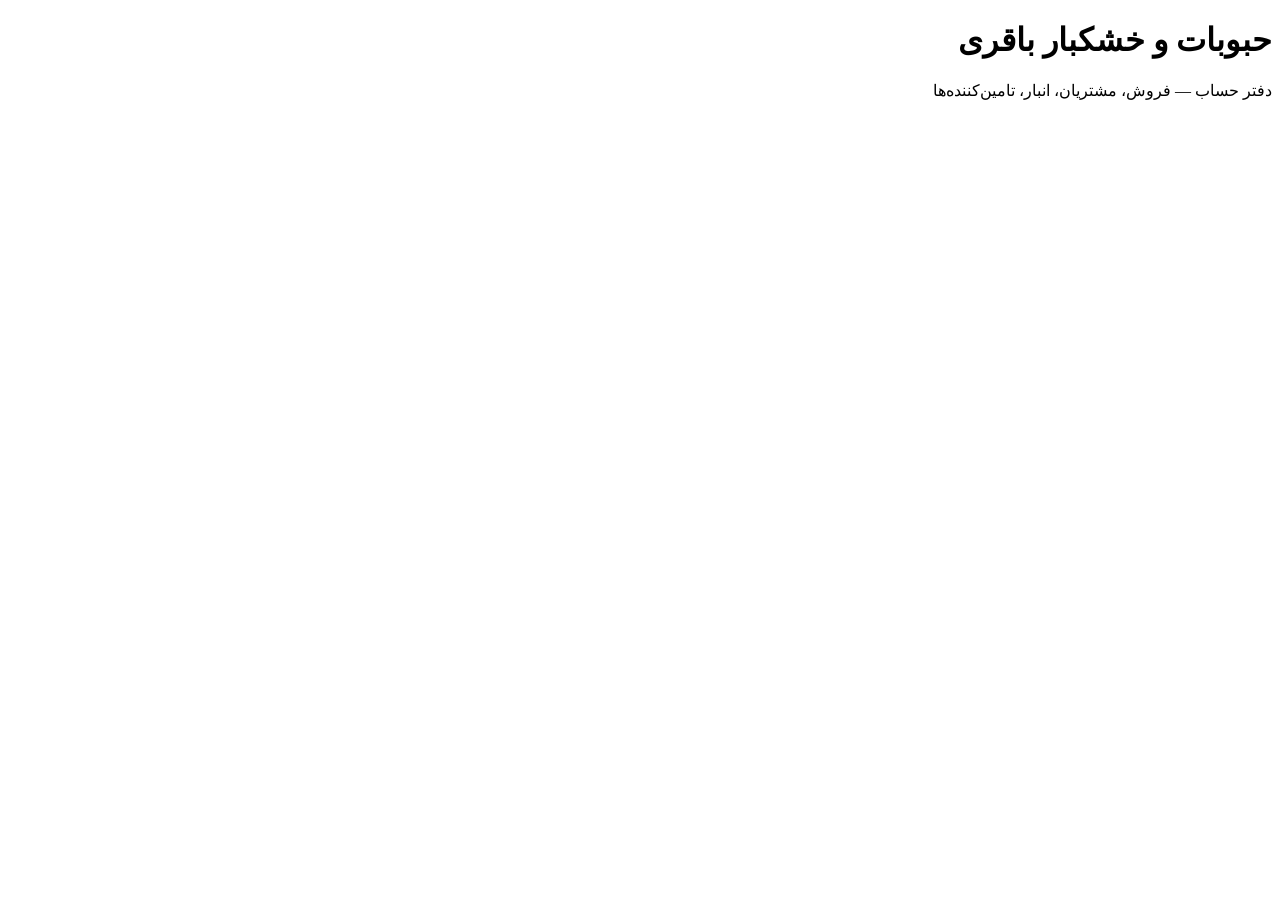
==== checks.html @ 558b92c6 "Add files via upload" ====
<!DOCTYPE html>
<html lang="fa" dir="rtl">
<head>
<meta charset="UTF-8">
<meta http-equiv="Cache-Control" content="no-cache, no-store, must-revalidate">
<meta http-equiv="Pragma" content="no-cache">
<meta http-equiv="Expires" content="0">
<meta name="viewport" content="width=device-width, initial-scale=1.0, maximum-scale=1.0">
<link rel="manifest" href="./manifest.json">
<meta name="apple-mobile-web-app-capable" content="yes">
<meta name="apple-mobile-web-app-status-bar-style" content="black-translucent">
<meta name="apple-mobile-web-app-title" content="باقری">
<link rel="apple-touch-icon" href="./icons/apple-touch-icon.png">
<title>چک‌ها — حبوبات و خشکبار باقری</title>
<script src="./vendor/xlsx.full.min.js"></script>
<script src="./vendor/html2canvas.min.js"></script>
<link rel="stylesheet" href="./css/app.css">
</head>
<body data-page="checks">
<header>
  <h1>حبوبات و خشکبار باقری</h1>
  <p>دفتر حساب — فروش، مشتریان، انبار، تامین‌کننده‌ها</p>
</header>
<nav id="nav"></nav>
<main id="main"></main>
<button class="fab" id="fab" style="display:none;">+</button>
<div id="modalRoot"></div>
<div class="toast" id="toast"></div>
<div id="printArea"></div>

<script src="./js/models.js"></script>
<script src="./js/ui.js"></script>
<script src="./js/db.js"></script>
<script src="./js/calc.js"></script>
<script src="./js/stock.js"></script>
<script src="./js/payments.js"></script>
<script src="./js/backup.js"></script>
<script src="./js/nav.js"></script>
<script src="./js/app.js"></script>
<script>
/* Phase 7 — checks list. Uses data.checks; register via openAddCheck; status toggle same as app.js customer detail. */

let chkQuery = '';
let chkFilter = 'all'; // all | pending | cleared | dueSoon
let chkSort = 'dueAsc'; // dueAsc | dueDesc | amountDesc | newest

function openCustomerDetail(cid){
  location.href = './customer.html?id=' + encodeURIComponent(cid);
}
function render(){ drawChecksPage(); }

function checkStatusLabel(ch){
  if(ch.status === 'cleared') return { label:'وصول‌شده', cls:'accent-olive', key:'cleared' };
  return { label:'در جریان', cls:'accent-amber', key:'pending' };
}

function isDueSoon(ch){
  if(ch.status === 'cleared') return false;
  try{
    const due = new Date(ch.dueDate);
    const diffDays = (due - new Date()) / 86400000;
    return diffDays <= 3;
  }catch(e){ return false; }
}

function openNewCheckPicker(){
  if(!data.customers.length){
    openSheet(`<h3>مشتری ندارید</h3><div class="empty">اول از بخش مشتریان، یک مشتری ثبت کنید.</div>
      <div class="btn-row"><a class="btn secondary" href="./customers.html">رفتن به مشتریان</a></div>`);
    return;
  }
  const opts = data.customers.slice().sort((a,b)=>(a.name||'').localeCompare(b.name||'','fa'))
    .map(c=>`<option value="${esc(c.id)}">${esc(c.name)}</option>`).join('');
  openSheet(`
    <h3>ثبت چک</h3>
    <div class="field"><label>مشتری</label><select id="chk-pick-customer">${opts}</select></div>
    <div class="btn-row"><button class="btn" id="chk-pick-go">ادامه</button></div>
  `);
  document.getElementById('chk-pick-go').onclick = ()=>{
    const cid = document.getElementById('chk-pick-customer').value;
    closeModal();
    openAddCheck(cid);
  };
}

function drawChecksPage(){
  const main = document.getElementById('main');
  if(!main) return;

  if(!document.getElementById('check-list')){
    const chip = (id, label) =>
      `<button type="button" class="chip ${chkFilter===id?'active':''}" data-cf="${id}">${label}</button>`;
    main.innerHTML = `
      <h2 class="section-title">چک‌ها</h2>
      <div class="field"><input id="check-search" placeholder="جستجوی مشتری، شماره چک، مبلغ..." value="${esc(chkQuery)}" autocomplete="off"></div>
      <div class="chip-row" id="check-chips">
        ${chip('all','همه')}
        ${chip('pending','در جریان')}
        ${chip('cleared','وصول‌شده')}
        ${chip('dueSoon','سررسید نزدیک')}
      </div>
      <div class="field">
        <label>مرتب‌سازی</label>
        <select id="check-sort">
          <option value="dueAsc" ${chkSort==='dueAsc'?'selected':''}>نزدیک‌ترین سررسید</option>
          <option value="dueDesc" ${chkSort==='dueDesc'?'selected':''}>دورترین سررسید</option>
          <option value="amountDesc" ${chkSort==='amountDesc'?'selected':''}>بیشترین مبلغ</option>
          <option value="newest" ${chkSort==='newest'?'selected':''}>جدیدترین ثبت</option>
        </select>
      </div>
      <div id="check-summary" class="cards" style="margin-bottom:12px;"></div>
      <div class="empty" style="padding:0 0 8px;text-align:right;font-size:.78rem;">برای تغییر وضعیت وصول، روی دکمه وضعیت هر چک بزنید (همان منطق فعلی برنامه).</div>
      <div id="check-list"></div>
    `;
    document.getElementById('check-search').addEventListener('input', e => {
      chkQuery = e.target.value;
      renderCheckListOnly();
    });
    document.querySelectorAll('#check-chips [data-cf]').forEach(btn => {
      btn.addEventListener('click', () => {
        chkFilter = btn.getAttribute('data-cf');
        document.querySelectorAll('#check-chips [data-cf]').forEach(b=>{
          b.classList.toggle('active', b.getAttribute('data-cf')===chkFilter);
        });
        renderCheckListOnly();
      });
    });
    document.getElementById('check-sort').addEventListener('change', e => {
      chkSort = e.target.value;
      renderCheckListOnly();
    });
    // event delegation for status toggle (survives list re-render)
    document.getElementById('check-list').addEventListener('click', async (e) => {
      const btn = e.target.closest('[data-toggle-check]');
      if(!btn) return;
      e.preventDefault();
      e.stopPropagation();
      const id = btn.getAttribute('data-toggle-check');
      const chk = data.checks.find(x => x.id === id);
      if(!chk) return;
      chk.status = chk.status === 'cleared' ? 'pending' : 'cleared';
      await saveData();
      showToast(chk.status === 'cleared' ? 'چک وصول شد' : 'چک به حالت در جریان برگشت');
      renderCheckListOnly();
    });
  }
  renderCheckListOnly();
}

function renderCheckListOnly(){
  const listEl = document.getElementById('check-list');
  const sumEl = document.getElementById('check-summary');
  if(!listEl || !sumEl) return;

  let rows = (data.checks || []).slice().map(ch => {
    const cust = data.customers.find(c => c.id === ch.customerId);
    const inv = ch.invoiceId ? data.invoices.find(i => i.id === ch.invoiceId) : null;
    const st = checkStatusLabel(ch);
    return {
      ch, cust, inv, st,
      dueSoon: isDueSoon(ch),
      partyName: cust ? cust.name : '—',
    };
  });

  const q = (chkQuery||'').trim().toLowerCase();
  if(q){
    rows = rows.filter(r =>
      (r.partyName||'').toLowerCase().includes(q) ||
      String(r.ch.checkNumber||'').toLowerCase().includes(q) ||
      String(r.ch.amount||'').includes(q) ||
      String(r.inv && r.inv.number || '').includes(q)
    );
  }

  if(chkFilter === 'pending') rows = rows.filter(r => r.st.key === 'pending');
  else if(chkFilter === 'cleared') rows = rows.filter(r => r.st.key === 'cleared');
  else if(chkFilter === 'dueSoon') rows = rows.filter(r => r.dueSoon);

  if(chkSort === 'dueDesc') rows.sort((a,b)=> (b.ch.dueDate||'').localeCompare(a.ch.dueDate||''));
  else if(chkSort === 'amountDesc') rows.sort((a,b)=> (b.ch.amount||0)-(a.ch.amount||0));
  else if(chkSort === 'newest') rows.sort((a,b)=> String(b.ch.id).localeCompare(String(a.ch.id)));
  else rows.sort((a,b)=> (a.ch.dueDate||'').localeCompare(b.ch.dueDate||''));

  const totalAll = rows.reduce((s,r)=>s+(r.ch.amount||0),0);
  const pendingSum = rows.filter(r=>r.st.key==='pending').reduce((s,r)=>s+(r.ch.amount||0),0);
  sumEl.innerHTML = `
    <div class="card"><div class="label">تعداد (فیلتر)</div><div class="value">${rows.length}</div></div>
    <div class="card"><div class="label">جمع مبالغ</div><div class="value">${toman(totalAll)} ت</div></div>
    <div class="card wide"><div class="label">جمع در جریان (در فیلتر فعلی)</div><div class="value accent-amber">${toman(pendingSum)} ت</div></div>
  `;

  if(!rows.length){
    listEl.innerHTML = `<div class="empty">${(data.checks||[]).length?'موردی پیدا نشد':'هنوز چکی ثبت نشده. با + ثبت کنید.'}</div>`;
    return;
  }

  listEl.innerHTML = rows.map(r => {
    const ch = r.ch;
    const partyHref = `./customer.html?id=${encodeURIComponent(ch.customerId)}`;
    const invLink = ch.invoiceId
      ? ` <a href="./invoice.html?id=${encodeURIComponent(ch.invoiceId)}" style="color:var(--olive-dark);">فاکتور #${esc(String(r.inv?r.inv.number:'—'))}</a>`
      : '';
    const dueCls = r.dueSoon ? 'accent-rust' : '';
    return `<div class="ledger-row" style="cursor:default;align-items:flex-start;">
      <span class="name" style="flex:1;min-width:0;">
        <a href="${partyHref}" style="text-decoration:none;color:inherit;font-weight:700;">${esc(r.partyName)}</a>
        <span class="sub">${ch.checkNumber ? 'شماره: '+esc(ch.checkNumber)+' — ' : ''}سررسید: <span class="${dueCls}">${faDate(ch.dueDate)}</span>${invLink}</span>
        ${r.dueSoon && r.st.key==='pending' ? '<span class="sub accent-rust">سررسید نزدیک (۳ روز)</span>' : ''}
      </span>
      <span class="filler"></span>
      <span class="amount" style="text-align:left;">
        ${toman(ch.amount)} ت
        <span class="sub" style="display:block;margin-top:4px;">
          <button type="button" class="btn small secondary" data-toggle-check="${esc(ch.id)}" style="padding:4px 8px;font-size:.7rem;">${r.st.label}</button>
        </span>
      </span>
    </div>`;
  }).join('');
}

bootPage('checks', function(){
  const fab = document.getElementById('fab');
  if(fab){
    fab.style.display = 'block';
    fab.onclick = () => openNewCheckPicker();
  }
  drawChecksPage();
});
</script>
<script src="./js/sw-register.js"></script>
</body>
</html>
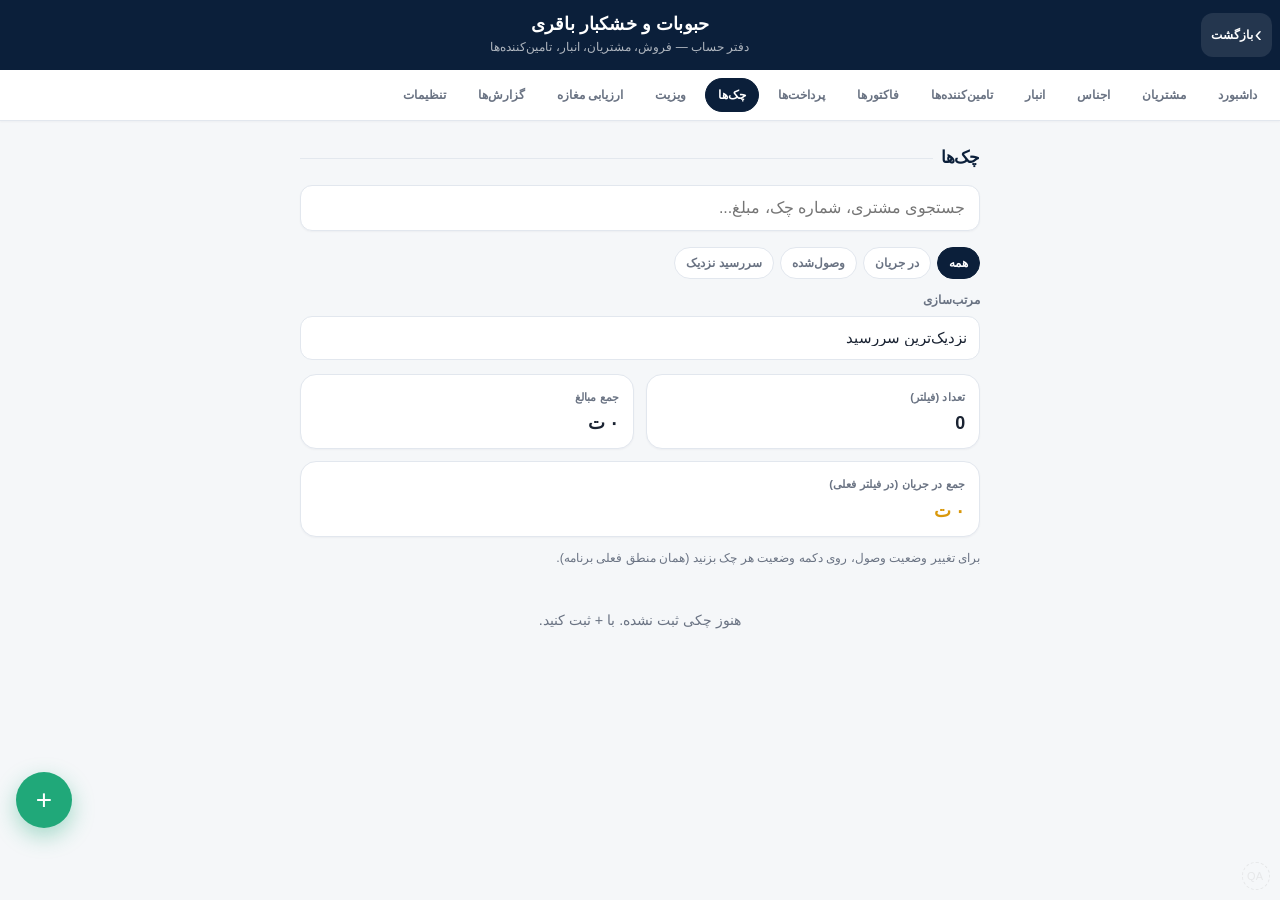
==== commit 66fc0e7c: "Add files via upload" ====
--- a/checks.html
+++ b/checks.html
@@ -133,15 +133,23 @@
     document.getElementById('check-list').addEventListener('click', async (e) => {
       const btn = e.target.closest('[data-toggle-check]');
       if(!btn) return;
+      if(btn.disabled) return;
       e.preventDefault();
       e.stopPropagation();
       const id = btn.getAttribute('data-toggle-check');
       const chk = data.checks.find(x => x.id === id);
       if(!chk) return;
+      btn.disabled = true;
+      const prev = chk.status;
       chk.status = chk.status === 'cleared' ? 'pending' : 'cleared';
-      await saveData();
-      showToast(chk.status === 'cleared' ? 'چک وصول شد' : 'چک به حالت در جریان برگشت');
-      renderCheckListOnly();
+      try{
+        await saveData();
+        showToast(chk.status === 'cleared' ? 'چک وصول شد' : 'چک به حالت در جریان برگشت');
+        renderCheckListOnly();
+      }catch(err){
+        chk.status = prev;
+        try{ btn.disabled = false; }catch(_e){}
+      }
     });
   }
   renderCheckListOnly();
--- a/css/app.css
+++ b/css/app.css
@@ -0,0 +1,1387 @@
+/* ============================================================
+   حبوبات و خشکبار باقری — Design System
+   Navy + Green + White | Mobile-First | CSS only
+   Compatible with all existing HTML class names
+   ============================================================ */
+
+:root{
+  /* Core palette (Option 3 reference) */
+  --color-primary:#0B1F3A;
+  --color-primary-dark:#071628;
+  --color-primary-soft:#132A4A;
+  --color-accent:#20A879;
+  --color-accent-dark:#178A63;
+  --color-accent-soft:#E7F6F0;
+  --color-bg:#F5F7F9;
+  --color-surface:#FFFFFF;
+  --color-surface-2:#EEF1F5;
+  --color-border:#E2E7EE;
+  --color-text:#1A2332;
+  --color-text-muted:#6A7383;
+  --color-success:#20A879;
+  --color-danger:#E04545;
+  --color-warning:#D9980B;
+  --color-info:#2F6FED;
+
+  --shadow-xs:0 1px 2px rgba(11,31,58,.04);
+  --shadow-sm:0 2px 8px rgba(11,31,58,.06);
+  --shadow-md:0 6px 20px rgba(11,31,58,.08);
+  --radius-xs:8px;
+  --radius-sm:12px;
+  --radius-md:16px;
+  --radius-lg:20px;
+  --radius-pill:999px;
+  --space-1:4px;
+  --space-2:8px;
+  --space-3:12px;
+  --space-4:16px;
+  --space-5:20px;
+  --space-6:24px;
+  --touch:44px;
+  --safe-top:env(safe-area-inset-top,0px);
+  --safe-bottom:env(safe-area-inset-bottom,0px);
+  --font:-apple-system,BlinkMacSystemFont,'Vazirmatn','Segoe UI',Tahoma,sans-serif;
+
+  /* Legacy aliases — do not remove */
+  --primary:var(--color-primary);
+  --primary-dark:var(--color-primary-dark);
+  --primary-soft:var(--color-primary-soft);
+  --accent:var(--color-accent);
+  --accent-dark:var(--color-accent-dark);
+  --accent-soft:var(--color-accent-soft);
+  --bg:var(--color-bg);
+  --surface:var(--color-surface);
+  --surface-2:var(--color-surface-2);
+  --text:var(--color-text);
+  --muted:var(--color-text-muted);
+  --success:var(--color-success);
+  --danger:var(--color-danger);
+  --warning:var(--color-warning);
+  --border:var(--color-border);
+  --shadow:var(--shadow-sm);
+  --shadow-sm:0 2px 8px rgba(11,31,58,.06);
+  --radius:var(--radius-md);
+  --radius-sm:12px;
+  --paper:var(--color-bg);
+  --paper-2:var(--color-surface);
+  --card:var(--color-surface);
+  --ink:var(--color-text);
+  --ink-soft:var(--color-text-muted);
+  --olive:var(--color-accent);
+  --olive-dark:var(--color-primary);
+  --gold:var(--color-accent);
+  --gold-soft:var(--color-accent-soft);
+  --rust:var(--color-danger);
+  --amber:var(--color-warning);
+  --red:var(--color-danger);
+  --line:var(--color-border);
+}
+
+*,*::before,*::after{box-sizing:border-box;-webkit-tap-highlight-color:transparent;}
+html{-webkit-text-size-adjust:100%;}
+body{
+  margin:0;
+  font-family:var(--font);
+  background:var(--color-bg);
+  color:var(--color-text);
+  min-height:100vh;
+  font-size:15px;
+  line-height:1.55;
+  font-variant-numeric:tabular-nums;
+  -webkit-font-smoothing:antialiased;
+}
+
+/* ===================== HEADER ===================== */
+header{
+  padding:calc(12px + var(--safe-top)) 16px 14px;
+  text-align:center;
+  background:var(--color-primary);
+  border-bottom:none;
+  color:#fff;
+  position:relative;
+  z-index:5;
+}
+header h1{
+  margin:0;
+  font-size:1.02rem;
+  font-weight:800;
+  color:#fff;
+  letter-spacing:.15px;
+  line-height:1.35;
+}
+header p{
+  margin:3px 0 0;
+  font-size:.75rem;
+  color:rgba(255,255,255,.68);
+  font-weight:500;
+  line-height:1.4;
+}
+
+/* ===================== NAV (top bar only — never match .bottom-nav) ===================== */
+nav#nav{
+  display:flex;
+  overflow-x:auto;
+  gap:6px;
+  background:var(--color-surface);
+  border-bottom:1px solid var(--color-border);
+  position:sticky;
+  top:0;
+  z-index:10;
+  -webkit-overflow-scrolling:touch;
+  padding:8px 10px;
+  box-shadow:var(--shadow-xs);
+  scrollbar-width:none;
+}
+nav#nav::-webkit-scrollbar{display:none;}
+nav#nav button,
+nav#nav a.nav-link{
+  flex:0 0 auto;
+  min-width:auto;
+  min-height:34px;
+  padding:6px 12px;
+  border:1px solid transparent;
+  background:transparent;
+  font-family:inherit;
+  font-size:.76rem;
+  font-weight:600;
+  color:var(--color-text-muted);
+  cursor:pointer;
+  border-radius:var(--radius-pill);
+  white-space:nowrap;
+  text-decoration:none;
+  display:inline-flex;
+  align-items:center;
+  justify-content:center;
+  transition:background .12s,color .12s;
+}
+nav#nav button.active,
+nav#nav a.nav-link.active{
+  color:#fff;
+  background:var(--color-primary);
+  border-color:var(--color-primary);
+}
+nav#nav a.nav-link:active,
+nav#nav button:active{opacity:.85;}
+
+/* ===================== MAIN ===================== */
+main{
+  padding:14px 14px calc(88px + var(--safe-bottom));
+  max-width:720px;
+  margin:0 auto;
+}
+
+/* ===================== TYPOGRAPHY ===================== */
+h2.section-title{
+  font-size:1.05rem;
+  margin:4px 0 14px;
+  color:var(--color-primary);
+  font-weight:800;
+  display:flex;
+  align-items:center;
+  gap:8px;
+  letter-spacing:-.2px;
+}
+h2.section-title::after{
+  content:"";
+  flex:1;
+  border-bottom:1px solid var(--color-border);
+  opacity:.9;
+}
+h3.sub-title{
+  font-size:.88rem;
+  margin:16px 0 10px;
+  color:var(--color-primary);
+  font-weight:800;
+}
+
+/* ===================== CARDS ===================== */
+.cards{
+  display:grid;
+  grid-template-columns:1fr 1fr;
+  gap:10px;
+  margin-bottom:14px;
+}
+.card{
+  background:var(--color-surface);
+  border:1px solid var(--color-border);
+  border-radius:var(--radius-md);
+  padding:14px;
+  box-shadow:var(--shadow-xs);
+}
+.card .label{
+  font-size:.7rem;
+  color:var(--color-text-muted);
+  margin-bottom:6px;
+  font-weight:600;
+  letter-spacing:.1px;
+}
+.card .value{
+  font-size:1.12rem;
+  font-weight:800;
+  color:var(--color-text);
+  letter-spacing:-.3px;
+  line-height:1.25;
+}
+.card.wide{grid-column:1/-1;}
+
+.accent-olive{color:var(--color-accent-dark) !important;}
+.accent-rust{color:var(--color-danger) !important;}
+.accent-red{color:var(--color-danger) !important;}
+.accent-amber{color:var(--color-warning) !important;}
+
+/* ===================== LISTS ===================== */
+.ledger-row{
+  display:flex;
+  align-items:center;
+  gap:10px;
+  padding:13px 2px;
+  border-bottom:1px solid var(--color-border);
+  cursor:pointer;
+  min-height:52px;
+}
+.ledger-row:last-child{border-bottom:none;}
+.ledger-row .name{
+  font-weight:700;
+  font-size:.9rem;
+  color:var(--color-text);
+  white-space:nowrap;
+  overflow:hidden;
+  text-overflow:ellipsis;
+  min-width:0;
+  line-height:1.35;
+}
+.ledger-row .filler{
+  flex:1;
+  border-bottom:none;
+  height:0;
+  min-width:6px;
+}
+.ledger-row .amount{
+  font-weight:800;
+  white-space:nowrap;
+  text-align:left;
+  flex-shrink:0;
+  font-size:.9rem;
+  color:var(--color-text);
+  letter-spacing:-.2px;
+}
+.ledger-row .sub{
+  font-size:.72rem;
+  color:var(--color-text-muted);
+  display:block;
+  font-weight:500;
+  overflow:hidden;
+  text-overflow:ellipsis;
+  margin-top:2px;
+  line-height:1.35;
+}
+a.ledger-row{
+  text-decoration:none;
+  color:inherit;
+}
+a.ledger-row:active{
+  background:var(--color-surface-2);
+  border-radius:var(--radius-sm);
+}
+
+/* ===================== BUTTONS ===================== */
+.btn{
+  display:inline-flex;
+  align-items:center;
+  justify-content:center;
+  gap:6px;
+  background:var(--color-accent);
+  color:#fff;
+  border:none;
+  padding:12px 16px;
+  min-height:var(--touch);
+  border-radius:var(--radius-sm);
+  font-family:inherit;
+  font-weight:700;
+  font-size:.88rem;
+  cursor:pointer;
+  text-decoration:none;
+  box-shadow:0 3px 10px rgba(32,168,121,.22);
+  transition:transform .1s, opacity .1s;
+}
+.btn:active{opacity:.9;transform:scale(.98);}
+.btn.secondary{
+  background:var(--color-surface);
+  color:var(--color-primary);
+  border:1.5px solid var(--color-border);
+  box-shadow:none;
+}
+.btn.danger{
+  background:var(--color-danger);
+  box-shadow:0 3px 10px rgba(224,69,69,.2);
+}
+.btn.small{
+  padding:8px 12px;
+  font-size:.78rem;
+  min-height:36px;
+  border-radius:10px;
+  box-shadow:none;
+}
+.btn:disabled{
+  opacity:.42;
+  cursor:not-allowed;
+  box-shadow:none;
+}
+.btn-row{
+  display:flex;
+  gap:8px;
+  flex-wrap:wrap;
+  margin-top:12px;
+}
+
+/* ===================== CHIPS ===================== */
+.chip-row{
+  display:flex;
+  gap:6px;
+  flex-wrap:wrap;
+  margin-bottom:12px;
+}
+.chip{
+  padding:6px 11px;
+  border-radius:var(--radius-pill);
+  border:1.5px solid var(--color-border);
+  background:var(--color-surface);
+  font-size:.74rem;
+  color:var(--color-text-muted);
+  cursor:pointer;
+  font-family:inherit;
+  font-weight:600;
+  min-height:32px;
+  line-height:1.2;
+}
+.chip.active{
+  background:var(--color-primary);
+  color:#fff;
+  border-color:var(--color-primary);
+}
+
+/* ===================== FAB ===================== */
+.fab{
+  position:fixed;
+  left:16px;
+  bottom:calc(16px + var(--safe-bottom));
+  width:56px;
+  height:56px;
+  border-radius:50%;
+  background:var(--color-accent);
+  color:#fff;
+  font-size:1.75rem;
+  border:none;
+  box-shadow:0 8px 22px rgba(32,168,121,.38);
+  cursor:pointer;
+  z-index:20;
+  display:flex;
+  align-items:center;
+  justify-content:center;
+  line-height:1;
+}
+.fab:active{transform:scale(.94);}
+
+/* ===================== SHEET / MODAL ===================== */
+.overlay{
+  position:fixed;
+  inset:0;
+  background:rgba(11,31,58,.5);
+  display:flex;
+  align-items:flex-end;
+  justify-content:center;
+  /* Must be above .bottom-nav (z-index:40) so sheet actions are tappable */
+  z-index:60;
+}
+.sheet{
+  background:var(--color-surface);
+  width:100%;
+  max-width:720px;
+  max-height:90vh;
+  overflow-y:auto;
+  border-radius:var(--radius-lg) var(--radius-lg) 0 0;
+  /* Extra bottom padding so primary actions (ثبت) are not flush / covered */
+  padding:18px 16px calc(28px + var(--safe-bottom));
+  border-top:none;
+  -webkit-overflow-scrolling:touch;
+  box-shadow:0 -10px 40px rgba(11,31,58,.15);
+}
+.sheet h3{
+  margin:0 0 14px;
+  color:var(--color-primary);
+  padding-left:32px;
+  font-weight:800;
+  font-size:1.05rem;
+}
+.field{margin-bottom:14px;}
+.field label{
+  display:block;
+  font-size:.75rem;
+  color:var(--color-text-muted);
+  margin-bottom:6px;
+  font-weight:600;
+}
+.field input,
+.field select,
+.field textarea{
+  width:100%;
+  padding:12px 14px;
+  border:1.5px solid var(--color-border);
+  border-radius:var(--radius-sm);
+  font-family:inherit;
+  font-size:16px;
+  background:var(--color-surface);
+  color:var(--color-text);
+  transition:border-color .15s, box-shadow .15s;
+  min-height:46px;
+}
+.field select{appearance:none;background-image:none;}
+.field input:focus,
+.field select:focus,
+.field textarea:focus{
+  outline:none;
+  border-color:var(--color-accent);
+  box-shadow:0 0 0 3px var(--color-accent-soft);
+}
+.field textarea{resize:vertical;min-height:72px;}
+
+.close-x{
+  position:absolute;
+  left:12px;
+  top:12px;
+  background:var(--color-surface-2);
+  border:none;
+  font-size:1.2rem;
+  color:var(--color-text-muted);
+  cursor:pointer;
+  width:36px;
+  height:36px;
+  border-radius:10px;
+  display:flex;
+  align-items:center;
+  justify-content:center;
+}
+.close-x:active{background:var(--color-border);}
+
+.empty{
+  text-align:center;
+  color:var(--color-text-muted);
+  padding:32px 14px;
+  font-size:.9rem;
+  line-height:1.6;
+}
+
+.badge{
+  display:inline-block;
+  padding:3px 9px;
+  border-radius:var(--radius-pill);
+  font-size:.68rem;
+  font-weight:700;
+}
+.badge.pending{background:#FFF5DF;color:#9A7000;}
+.badge.cleared{background:var(--color-accent-soft);color:var(--color-accent-dark);}
+.badge.low{background:#FDECEC;color:var(--color-danger);}
+
+.toast{
+  position:fixed;
+  bottom:calc(84px + var(--safe-bottom));
+  left:50%;
+  transform:translateX(-50%) translateY(10px);
+  background:var(--color-primary);
+  color:#fff;
+  padding:11px 18px;
+  border-radius:var(--radius-pill);
+  font-size:.82rem;
+  font-weight:700;
+  opacity:0;
+  pointer-events:none;
+  transition:opacity .2s, transform .2s;
+  z-index:70;
+  white-space:nowrap;
+  max-width:90vw;
+  overflow:hidden;
+  text-overflow:ellipsis;
+  box-shadow:var(--shadow-md);
+}
+.toast.show{
+  opacity:1;
+  transform:translateX(-50%) translateY(0);
+}
+
+/* ===================== SEARCH (no reflow risk) ===================== */
+input[type="search"],
+input#customer-search,
+input#product-search,
+input#supplier-search,
+input#invoice-search,
+input#payment-search,
+input#check-search,
+input#visit-search,
+input#prospect-search,
+input#list-search-input,
+main .field input,
+main input[placeholder*="جستجو"],
+main input[placeholder*="جستجوی"]{
+  width:100%;
+  padding:12px 14px;
+  border:1.5px solid var(--color-border);
+  border-radius:var(--radius-sm);
+  font-family:inherit;
+  font-size:16px;
+  background:var(--color-surface);
+  color:var(--color-text);
+  margin-bottom:2px;
+  min-height:46px;
+  box-shadow:var(--shadow-xs);
+}
+main input:focus,
+input[type="search"]:focus{
+  outline:none;
+  border-color:var(--color-accent);
+  box-shadow:0 0 0 3px var(--color-accent-soft);
+}
+main select,
+.field select,
+#payment-sort,
+#check-sort,
+#visit-sort,
+#prospect-sort,
+#invoice-sort,
+#product-sort,
+#supplier-sort,
+#customer-sort{
+  width:100%;
+  padding:11px 12px;
+  border:1.5px solid var(--color-border);
+  border-radius:var(--radius-sm);
+  font-family:inherit;
+  font-size:15px;
+  background:var(--color-surface);
+  color:var(--color-text);
+  min-height:44px;
+}
+
+/* ===================== DASHBOARD ===================== */
+.dash-stats{
+  display:grid;
+  grid-template-columns:1fr 1fr;
+  gap:10px;
+  margin-bottom:16px;
+}
+.dash-stat{
+  background:var(--color-surface);
+  border:1px solid var(--color-border);
+  border-radius:var(--radius-md);
+  padding:14px 12px;
+  box-shadow:var(--shadow-xs);
+}
+.dash-stat .label{
+  font-size:.68rem;
+  color:var(--color-text-muted);
+  margin-bottom:6px;
+  font-weight:600;
+}
+.dash-stat .value{
+  font-size:1.05rem;
+  font-weight:800;
+  color:var(--color-text);
+  letter-spacing:-.25px;
+  line-height:1.25;
+}
+.dash-stat.wide{grid-column:1/-1;}
+@media (min-width:380px){
+  .dash-stats{grid-template-columns:1fr 1fr 1fr;}
+  .dash-stat.wide{grid-column:1/-1;}
+}
+
+.dash-section-label{
+  font-size:.82rem;
+  font-weight:800;
+  color:var(--color-primary);
+  margin:10px 0 10px;
+  display:flex;
+  align-items:center;
+  gap:8px;
+}
+.dash-section-label::after{
+  content:"";
+  flex:1;
+  border-bottom:1px solid var(--color-border);
+}
+
+.dash-grid{
+  display:grid;
+  grid-template-columns:repeat(3,1fr);
+  gap:8px;
+  margin-bottom:16px;
+}
+@media (min-width:420px){
+  .dash-grid{grid-template-columns:repeat(4,1fr);}
+}
+@media (min-width:640px){
+  .dash-grid{grid-template-columns:repeat(5,1fr);gap:10px;}
+}
+
+a.dash-tile{
+  display:flex;
+  flex-direction:column;
+  align-items:center;
+  justify-content:center;
+  gap:6px;
+  min-height:88px;
+  padding:10px 4px;
+  background:var(--color-surface);
+  border:1px solid var(--color-border);
+  border-radius:var(--radius-md);
+  text-decoration:none;
+  color:var(--color-text);
+  box-shadow:var(--shadow-xs);
+  transition:transform .1s, box-shadow .1s;
+}
+a.dash-tile:active{
+  transform:scale(.96);
+  box-shadow:none;
+}
+a.dash-tile .dash-ico{
+  width:40px;
+  height:40px;
+  border-radius:11px;
+  display:flex;
+  align-items:center;
+  justify-content:center;
+  background:var(--color-accent-soft);
+}
+a.dash-tile .dash-ico svg{
+  width:20px;
+  height:20px;
+  display:block;
+  stroke:var(--color-primary);
+  color:var(--color-primary);
+}
+a.dash-tile .dash-title{
+  font-size:.72rem;
+  font-weight:700;
+  text-align:center;
+  color:var(--color-primary);
+  line-height:1.25;
+  padding:0 2px;
+}
+a.dash-tile .dash-sub{
+  font-size:.62rem;
+  color:var(--color-text-muted);
+  text-align:center;
+  margin-top:-2px;
+  line-height:1.2;
+}
+
+.dash-activity{
+  background:var(--color-surface);
+  border:1px solid var(--color-border);
+  border-radius:var(--radius-md);
+  padding:2px 12px 6px;
+  margin-bottom:14px;
+  box-shadow:var(--shadow-xs);
+}
+.dash-activity .ledger-row{cursor:default;min-height:48px;}
+.dash-activity a.ledger-row{cursor:pointer;}
+
+/* Hide top nav on dashboard — tiles are the main nav */
+body.page-dashboard #nav,
+body[data-page="dashboard"] #nav{
+  display:none !important;
+}
+
+/* ===================== SETTINGS / REPORTS ===================== */
+.settings-warn{
+  background:#FFF8E8;
+  border:1px solid #EDD99A;
+  border-radius:var(--radius-sm);
+  padding:12px 14px;
+  font-size:.8rem;
+  line-height:1.65;
+  margin:10px 0 14px;
+  color:#6B5410;
+}
+.settings-section{margin-bottom:22px;}
+.settings-section h3{
+  font-size:.95rem;
+  margin:0 0 10px;
+  font-weight:800;
+  color:var(--color-primary);
+}
+.report-section{margin-bottom:20px;}
+.report-section h3{
+  font-size:.92rem;
+  margin:0 0 10px;
+  font-weight:800;
+  color:var(--color-primary);
+}
+.report-note{
+  font-size:.72rem;
+  color:var(--color-text-muted);
+  margin:6px 0 0;
+  line-height:1.5;
+}
+.page-skeleton-note{
+  color:var(--color-text-muted);
+  padding:24px 12px;
+  font-size:.88rem;
+  line-height:1.7;
+}
+.page-title-bar{margin:0 0 12px;}
+.auto-backup-row{
+  display:flex;
+  align-items:center;
+  justify-content:space-between;
+  gap:10px;
+  padding:11px 0;
+  border-bottom:1px solid var(--color-border);
+}
+.auto-backup-row:last-child{border-bottom:none;}
+
+/* ===================== PROSPECT ===================== */
+.rank-pill{
+  display:inline-block;
+  padding:4px 10px;
+  border-radius:var(--radius-pill);
+  color:#fff;
+  font-weight:800;
+  font-size:.72rem;
+}
+.converted-banner{
+  background:var(--color-accent);
+  color:#fff;
+  border-radius:var(--radius-md);
+  padding:12px 14px;
+  margin-bottom:12px;
+  font-weight:700;
+  font-size:.9rem;
+}
+.prospect-subnav{
+  display:flex;
+  flex-wrap:wrap;
+  gap:8px;
+  margin-bottom:12px;
+}
+.chip-opt{
+  border:1.5px solid var(--color-border);
+  background:var(--color-surface);
+  color:var(--color-text);
+  border-radius:11px;
+  padding:10px 12px;
+  font-size:.84rem;
+  cursor:pointer;
+  font-family:inherit;
+  text-align:right;
+  min-height:42px;
+}
+.chip-opt.selected{
+  background:var(--color-primary);
+  border-color:var(--color-primary);
+  color:#fff;
+  font-weight:700;
+}
+.chip-wrap{display:flex;flex-wrap:wrap;gap:8px;}
+.live-score{
+  display:flex;
+  justify-content:space-between;
+  align-items:center;
+  gap:10px;
+  padding:14px;
+  border:1px solid var(--color-border);
+  border-radius:var(--radius-md);
+  margin-bottom:12px;
+  background:var(--color-surface);
+  box-shadow:var(--shadow-xs);
+}
+.live-score .num{
+  font-size:1.7rem;
+  font-weight:800;
+  color:var(--color-primary);
+  letter-spacing:-.5px;
+}
+.rank-badge{
+  padding:5px 12px;
+  border-radius:var(--radius-pill);
+  color:#fff;
+  font-weight:800;
+  font-size:.85rem;
+}
+.q-block{
+  margin-bottom:16px;
+  padding-bottom:14px;
+  border-bottom:1px dashed var(--color-border);
+}
+.q-title{
+  font-weight:700;
+  margin-bottom:8px;
+  font-size:.88rem;
+  color:var(--color-primary);
+}
+.debt-row a{text-decoration:none;color:inherit;}
+
+/* ===================== INVOICE PRINT DOCUMENT ===================== */
+/* روی صفحه دیده نمی‌شود، اما display:none نیست — عمداً.
+   اگر این ناحیه display:none باشد و فقط داخل @media print به block تبدیل شود،
+   کروم هرگز یک paint واقعی از <img> داخلش انجام نداده، و در لحظه‌ی چاپ
+   به‌جای تصویر یک آیکون broken-image (علامت سؤال) رسم می‌کند — حتی اگر
+   تصویر کاملاً load/decode شده باشد. به همین دلیل به‌جای display:none از
+   position:fixed + خارج از صفحه استفاده می‌شود: عنصر همیشه در درخت
+   layout/paint واقعی مرورگر هست (مثل holder مربوط به Export)، فقط دیده نمی‌شود. */
+#printArea{
+  position:fixed;
+  left:-99999px;
+  top:0;
+  width:0;
+  height:0;
+  overflow:hidden;
+  margin:0;
+  padding:0;
+}
+
+.inv-doc{
+  font-family: Vazirmatn, Tahoma, sans-serif;
+  color:#0b1f3a;
+  direction:rtl;
+  text-align:right;
+  background:#fff;
+  padding:12px 14px;
+  box-sizing:border-box;
+}
+.inv-head{
+  display:flex;
+  align-items:center;
+  justify-content:space-between;
+  gap:12px;
+  border-bottom:2px solid #0b1f3a;
+  padding-bottom:10px;
+  margin-bottom:12px;
+}
+.inv-logo{ flex:0 0 auto; }
+.inv-logo img{
+  display:block;
+  max-height:64px;
+  max-width:140px;
+  width:auto;
+  height:auto;
+  object-fit:contain;
+}
+.inv-brand{ flex:1 1 auto; text-align:center; }
+.inv-brand-name{ font-weight:800; font-size:1.05rem; }
+.inv-doc-title{ font-weight:600; font-size:.95rem; margin-top:2px; }
+.inv-meta{ flex:0 0 auto; font-size:.82rem; line-height:1.6; }
+.inv-customer{
+  font-size:.88rem;
+  line-height:1.7;
+  margin-bottom:12px;
+}
+.inv-table{
+  width:100%;
+  border-collapse:collapse;
+  font-size:.82rem;
+  margin-bottom:12px;
+}
+.inv-table th,.inv-table td{
+  border:1px solid #c5d0dc;
+  padding:6px 8px;
+  text-align:center;
+}
+.inv-table th{ background:#eef3f8; font-weight:700; }
+.inv-totals{
+  width:100%;
+  border-collapse:collapse;
+  font-size:.88rem;
+  margin-top:4px;
+}
+.inv-totals td{
+  padding:5px 8px;
+  border-bottom:1px solid #e2e8f0;
+}
+.inv-totals td:last-child{ text-align:left; font-variant-numeric:tabular-nums; }
+.inv-totals .inv-final td{ font-weight:800; border-bottom:2px solid #0b1f3a; }
+.inv-signatures{
+  display:flex;
+  justify-content:space-between;
+  gap:24px;
+  margin-top:28px;
+  font-size:.85rem;
+}
+.inv-signatures > div{ flex:1; text-align:center; }
+.inv-sig-line{
+  margin-top:36px;
+  border-bottom:1px solid #0b1f3a;
+  height:0;
+}
+
+/* ===================== PRINT ===================== */
+/* فقط سند داخل #printArea چاپ شود — نه کل صفحه CRM */
+@media print{
+  body *{ visibility:hidden !important; }
+  #printArea, #printArea *{ visibility:visible !important; }
+  #printArea{
+    display:block !important;
+    position:absolute;
+    left:0;
+    top:0;
+    width:100%;
+    height:auto;
+    overflow:visible;
+    margin:0;
+    padding:8px;
+    background:#fff !important;
+  }
+  .overlay,.sheet,header,nav,.fab,.toast,.bottom-nav,button.app-back,main{
+    display:none !important;
+  }
+  body{ background:#fff !important; }
+  .inv-logo img{ max-height:72px; max-width:160px; }
+}
+
+/* ===================== RESPONSIVE ===================== */
+@media (max-width:360px){
+  .dash-grid{grid-template-columns:repeat(3,1fr);gap:6px;}
+  a.dash-tile{min-height:80px;padding:8px 2px;}
+  a.dash-tile .dash-title{font-size:.68rem;}
+  .card .value,.dash-stat .value{font-size:.98rem;}
+  main{padding:12px 10px calc(96px + var(--safe-bottom));}
+}
+@media (min-width:768px){
+  main{padding:20px 20px 100px;}
+  header h1{font-size:1.12rem;}
+  a.dash-tile{min-height:100px;}
+  a.dash-tile .dash-title{font-size:.8rem;}
+  .cards{gap:12px;}
+}
+
+
+/* ===================== TOP NAV: secondary on mobile ===================== */
+/* Bottom nav is primary on phone; keep top nav for larger screens / fallback */
+@media (max-width: 900px){
+  nav#nav{
+    display:none !important;
+  }
+}
+@media (min-width: 901px){
+  nav#nav{
+    display:flex !important;
+  }
+  .bottom-nav{ display:none !important; }
+  main{ padding-bottom: 40px; }
+}
+
+/* Dashboard already hid top nav */
+body.page-dashboard #nav{
+  display:none !important;
+}
+
+/* ===================== BOTTOM NAVIGATION ===================== */
+.bottom-nav{
+  position:fixed !important;
+  top:auto !important;          /* reset any leftover top from generic rules */
+  left:0;
+  right:0;
+  bottom:0;
+  height:auto;
+  max-height:none;
+  width:100%;
+  z-index:40;
+  display:flex;
+  align-items:stretch;
+  justify-content:space-around;
+  overflow:visible;
+  background:var(--color-surface);
+  border:none;
+  border-top:1px solid var(--color-border);
+  border-bottom:none;
+  box-shadow:0 -4px 20px rgba(11,31,58,.06);
+  padding:6px 4px calc(6px + var(--safe-bottom));
+  min-height:calc(56px + var(--safe-bottom));
+  -webkit-overflow-scrolling:auto;
+}
+.bottom-nav-item{
+  flex:1 1 0;
+  display:flex;
+  flex-direction:column;
+  align-items:center;
+  justify-content:center;
+  gap:3px;
+  min-height:48px;
+  padding:4px 2px;
+  border:none;
+  background:transparent;
+  color:var(--color-text-muted);
+  text-decoration:none;
+  font-family:inherit;
+  font-size:.62rem;
+  font-weight:600;
+  cursor:pointer;
+  -webkit-tap-highlight-color:transparent;
+  border-radius:10px;
+  line-height:1.15;
+}
+.bottom-nav-item .bn-ico{
+  display:flex;
+  align-items:center;
+  justify-content:center;
+  width:24px; height:24px;
+}
+.bottom-nav-item .bn-ico svg{ display:block; }
+.bottom-nav-item .bn-label{
+  max-width:100%;
+  overflow:hidden;
+  text-overflow:ellipsis;
+  white-space:nowrap;
+  padding:0 1px;
+}
+.bottom-nav-item.active{
+  color:var(--color-primary);
+  font-weight:800;
+}
+.bottom-nav-item.active .bn-ico{
+  color:var(--color-primary);
+}
+.bottom-nav-item:active{
+  background:var(--color-surface-2);
+}
+
+/* ===================== MORE SHEET ===================== */
+.more-overlay{
+  position:fixed; inset:0;
+  background:rgba(11,31,58,.45);
+  z-index:45;
+  opacity:0;
+  transition:opacity .2s;
+}
+.more-overlay.show{ opacity:1; }
+.more-sheet{
+  position:fixed;
+  left:0; right:0; bottom:0;
+  z-index:46;
+  background:var(--color-surface);
+  border-radius:20px 20px 0 0;
+  padding:10px 16px calc(16px + var(--safe-bottom));
+  max-height:78vh;
+  overflow-y:auto;
+  transform:translateY(110%);
+  transition:transform .22s ease;
+  box-shadow:0 -12px 40px rgba(11,31,58,.18);
+  -webkit-overflow-scrolling:touch;
+}
+.more-sheet.show{ transform:translateY(0); }
+.more-sheet-handle{
+  width:40px; height:4px;
+  border-radius:999px;
+  background:var(--color-border);
+  margin:4px auto 12px;
+}
+.more-sheet-title{
+  font-size:1rem;
+  font-weight:800;
+  color:var(--color-primary);
+  margin:0 0 12px;
+  text-align:center;
+}
+.more-sheet-list{
+  display:flex;
+  flex-direction:column;
+  gap:4px;
+  margin-bottom:12px;
+}
+.more-sheet-item{
+  display:block;
+  padding:14px 14px;
+  border-radius:12px;
+  text-decoration:none;
+  color:var(--color-text);
+  font-weight:700;
+  font-size:.92rem;
+  background:var(--color-surface);
+  border:1px solid var(--color-border);
+}
+.more-sheet-item.active{
+  background:var(--color-accent-soft);
+  border-color:var(--color-accent);
+  color:var(--color-accent-dark);
+}
+.more-sheet-item:active{
+  background:var(--color-surface-2);
+}
+.more-sheet-close{
+  width:100%;
+  margin-top:4px;
+}
+body.more-open{
+  overflow:hidden;
+}
+
+/* FAB above bottom nav */
+.fab{
+  bottom: calc(72px + var(--safe-bottom)) !important;
+  z-index: 35;
+}
+.toast{
+  bottom: calc(78px + var(--safe-bottom)) !important;
+}
+
+/* Dashboard grid: 2 columns on phone (closer to reference density) */
+@media (max-width: 419px){
+  .dash-grid{
+    grid-template-columns: repeat(2, 1fr) !important;
+    gap:10px;
+  }
+  a.dash-tile{
+    min-height:100px;
+    padding:14px 8px;
+  }
+  a.dash-tile .dash-title{ font-size:.8rem; }
+  a.dash-tile .dash-ico{
+    width:44px; height:44px;
+  }
+  a.dash-tile .dash-ico svg{ width:22px; height:22px; }
+}
+
+
+/* ===================== DASHBOARD TARGET (read-only Prospect) ===================== */
+a.dash-target{
+  display:block;
+  text-decoration:none;
+  color:inherit;
+  background:linear-gradient(135deg, #0B1F3A 0%, #143056 100%);
+  color:#fff;
+  border-radius:16px;
+  padding:14px 16px;
+  margin:0 0 14px;
+  box-shadow:0 6px 18px rgba(11,31,58,.18);
+}
+a.dash-target.is-done{
+  background:linear-gradient(135deg, #178A63 0%, #20A879 100%);
+}
+.dash-target-top{
+  display:flex;
+  align-items:center;
+  justify-content:space-between;
+  gap:8px;
+  margin-bottom:6px;
+}
+.dash-target-title{
+  font-size:.78rem;
+  font-weight:700;
+  opacity:.9;
+}
+.dash-target-pct{
+  font-size:.85rem;
+  font-weight:800;
+}
+.dash-target-nums{
+  font-size:1.35rem;
+  font-weight:800;
+  letter-spacing:-.3px;
+  margin-bottom:8px;
+}
+.dash-target-bar{
+  height:6px;
+  border-radius:999px;
+  background:rgba(255,255,255,.22);
+  overflow:hidden;
+  margin-bottom:8px;
+}
+.dash-target-bar > span{
+  display:block;
+  height:100%;
+  background:#fff;
+  border-radius:999px;
+  min-width:0;
+}
+.dash-target-foot{
+  display:flex;
+  align-items:center;
+  justify-content:space-between;
+  gap:8px;
+  font-size:.75rem;
+  font-weight:600;
+  opacity:.95;
+}
+.dash-target-link{
+  font-size:.72rem;
+  opacity:.85;
+  font-weight:600;
+}
+.dash-target-body{
+  font-size:.9rem;
+  font-weight:700;
+  margin-top:4px;
+}
+.dash-target-done,
+.dash-target-remain{
+  font-weight:700;
+}
+
+
+
+/* ===================== INVOICE FORM ROW (UI only) ===================== */
+.inv-item-row{
+  display:flex; gap:6px; align-items:flex-end; position:relative; flex-wrap:nowrap;
+}
+.inv-item-product{ flex:1 1 auto; min-width:0; position:relative; }
+.inv-item-product .row-product-search[readonly]{
+  cursor:pointer; background:var(--color-surface); caret-color:transparent;
+}
+.inv-item-qty{ flex:0 0 auto; width:5.25rem; min-width:5.25rem; }
+.inv-item-price{ flex:0 0 auto; width:7.25rem; min-width:6.5rem; }
+.inv-item-price .row-price{ font-size:1.02rem; font-weight:700; font-variant-numeric:tabular-nums; }
+.inv-item-qty .row-qty{ font-variant-numeric:tabular-nums; text-align:center; }
+.inv-item-del{ flex:0 0 auto; }
+.inv-item-del .row-del{ padding:10px 12px; min-width:44px; }
+
+.inv-row-meta{ margin:2px 0 12px; padding:0 2px; }
+.inv-row-line-total{
+  font-size:.95rem; font-weight:800; color:var(--color-text);
+  letter-spacing:-.2px; line-height:1.4; font-variant-numeric:tabular-nums;
+  white-space:normal; overflow-wrap:anywhere;
+}
+.inv-row-line-total strong{ font-weight:800; color:var(--color-primary); }
+.inv-row-profit-line{ font-size:.72rem; font-weight:600; margin-top:2px; line-height:1.35; }
+.inv-price-info-btn{
+  display:inline-flex; align-items:center; margin-top:6px; padding:5px 10px;
+  border-radius:999px; border:1px solid var(--color-border); background:var(--color-surface);
+  color:var(--color-primary); font-family:inherit; font-size:.72rem; font-weight:700;
+  cursor:pointer; min-height:32px; position:relative; z-index:2;
+}
+.inv-price-info-btn[aria-expanded="true"]{ background:var(--color-accent-soft); border-color:var(--color-accent); }
+.inv-price-info-panel{
+  margin-top:8px; padding:10px 12px; border:1px solid var(--color-border);
+  border-radius:12px; background:var(--color-surface-2); max-width:100%; width:100%;
+}
+.inv-price-info-panel[hidden]{ display:none !important; }
+.inv-price-info-grid{ display:flex; flex-direction:column; gap:10px; }
+.inv-price-info-row{ display:flex; flex-direction:column; gap:2px; font-size:.8rem; line-height:1.45; }
+.inv-price-info-row .k{ color:var(--color-text-muted); font-weight:600; }
+.inv-price-info-row .v{ font-weight:700; color:var(--color-text); font-variant-numeric:tabular-nums; word-break:break-word; }
+
+/* Product selector — wide, height-capped, sticky search (screen only) */
+.prod-drop{
+  display:none;
+  position:fixed;
+  z-index:120;
+  background:var(--color-surface);
+  border:1.5px solid var(--color-border);
+  border-radius:14px;
+  box-shadow:0 12px 40px rgba(11,31,58,.18);
+  overflow:hidden;
+  box-sizing:border-box;
+}
+.prod-drop.is-open{ display:flex !important; flex-direction:column; }
+.prod-drop[hidden]{ display:none !important; }
+.prod-drop-panel{
+  display:flex; flex-direction:column; min-height:0; max-height:inherit; height:100%; overflow:hidden;
+}
+.prod-drop-search-wrap{
+  flex:0 0 auto; padding:10px 10px 8px;
+  border-bottom:1px solid var(--color-border);
+  background:var(--color-surface);
+}
+.prod-drop-search{
+  width:100%; padding:11px 12px; border:1.5px solid var(--color-border);
+  border-radius:11px; font-family:inherit; font-size:16px;
+  background:var(--color-surface-2); box-sizing:border-box; min-height:44px;
+}
+.prod-drop-search:focus{
+  outline:none; border-color:var(--color-accent);
+  box-shadow:0 0 0 3px var(--color-accent-soft);
+}
+.prod-drop-list{
+  flex:1 1 auto; overflow-y:auto; -webkit-overflow-scrolling:touch; min-height:0;
+}
+.prod-drop-item{
+  display:flex; flex-direction:column; align-items:stretch; gap:3px;
+  padding:12px 14px; border-bottom:1px solid var(--color-border);
+  cursor:pointer; text-align:right;
+}
+.prod-drop-item:active{ background:var(--color-surface-2); }
+.prod-drop-name{
+  font-size:.92rem; font-weight:700; color:var(--color-text);
+  line-height:1.35; white-space:nowrap; overflow:hidden; text-overflow:ellipsis;
+}
+.prod-drop-stock{
+  font-size:.75rem; font-weight:500; color:var(--color-text-muted); line-height:1.3;
+}
+.prod-drop-empty{
+  padding:20px 14px; text-align:center; color:var(--color-text-muted); font-size:.85rem;
+}
+
+/* Keep selector/invoice chrome out of print output */
+@media print{
+  .prod-drop, .inv-price-info-btn, .inv-price-info-panel{ display:none !important; }
+}
+
+@media (min-width:480px){
+  .inv-price-info-row{ flex-direction:row; justify-content:space-between; align-items:baseline; gap:12px; }
+  .inv-item-qty{ width:5.5rem; min-width:5.5rem; }
+  .inv-item-price{ width:8rem; min-width:7rem; }
+}
+@media (max-width:360px){
+  .inv-item-qty{ width:4.85rem; min-width:4.85rem; }
+  .inv-item-price{ width:6.4rem; min-width:6.2rem; }
+  .inv-row-line-total{ font-size:.9rem; }
+}
+
+/* ===================== APP BACK (header, internal pages) ===================== */
+header.has-back{
+  position:relative;
+  padding-inline: 56px 16px; /* room for back control in RTL/LTR */
+}
+button.app-back{
+  position:absolute;
+  top:calc(50% + var(--safe-top) * 0.15);
+  inset-inline-start: 8px;
+  transform: translateY(-50%);
+  display:inline-flex;
+  align-items:center;
+  justify-content:center;
+  gap:2px;
+  min-width:44px;
+  min-height:44px;
+  padding:6px 10px;
+  border:none;
+  border-radius:12px;
+  background:rgba(255,255,255,.12);
+  color:#fff;
+  font-family:inherit;
+  font-size:.78rem;
+  font-weight:700;
+  cursor:pointer;
+  z-index:6;
+  -webkit-tap-highlight-color:transparent;
+}
+button.app-back:active{
+  background:rgba(255,255,255,.22);
+}
+button.app-back .app-back-ico{
+  font-size:1.35rem;
+  line-height:1;
+  font-weight:400;
+  display:inline-block;
+  /* In RTL, › points toward previous page visually when mirrored by direction */
+  transform: none;
+}
+html[dir="rtl"] button.app-back .app-back-ico{
+  /* keep › as-is; sits on the start (right) side */
+}
+button.app-back .app-back-txt{
+  max-width:4.5rem;
+  overflow:hidden;
+  text-overflow:ellipsis;
+  white-space:nowrap;
+}
+@media (max-width:360px){
+  button.app-back .app-back-txt{ display:none; }
+  header.has-back{ padding-inline: 48px 12px; }
+}
+@media (min-width:901px){
+  button.app-back{
+    background:rgba(255,255,255,.1);
+  }
+}
+@media print{
+  button.app-back{ display:none !important; }
+}
